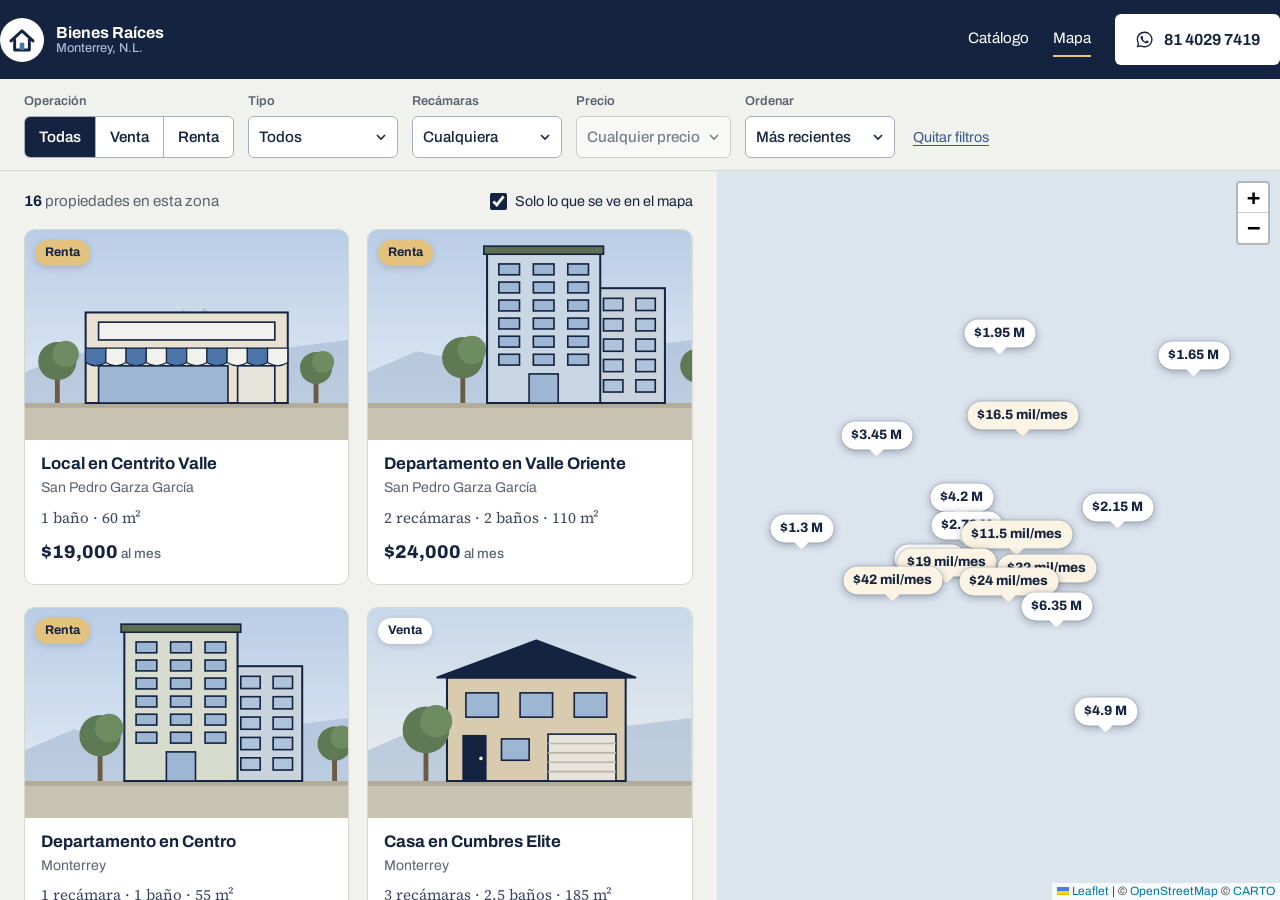
==== index.html @ c36c285b "Sitio de bienes raíces con mapa de precios y catálogo Co-Authored-By: Claude Opus 5.5 <noreply@anthr" ====
<!doctype html>
<html lang="es-MX">
<head>
<meta charset="utf-8">
<meta name="viewport" content="width=device-width, initial-scale=1">
<title>Mapa de propiedades en Monterrey | Bienes Raíces Monterrey</title>
<meta name="description" content="Vea en el mapa las casas, departamentos, terrenos y locales en venta y renta en Monterrey, con su precio.">
<meta name="theme-color" content="#14233F">
<link rel="icon" href="data:image/svg+xml,%3Csvg xmlns=%22http://www.w3.org/2000/svg%22 viewBox=%220 0 48 48%22%3E%3Ccircle cx=%2224%22 cy=%2224%22 r=%2224%22 fill=%22%2314233F%22/%3E%3Cpath d=%22M12 25 24 14l12 11M16 23v12h16V23%22 fill=%22none%22 stroke=%22%23fff%22 stroke-width=%223.4%22 stroke-linejoin=%22round%22/%3E%3C/svg%3E">
<meta property="og:type" content="website">
<meta property="og:locale" content="es_MX">
<meta property="og:title" content="Mapa de propiedades en Monterrey · Bienes Raíces Monterrey">
<meta property="og:description" content="Casas, departamentos, terrenos y locales en el mapa, con su precio.">
<link rel="preconnect" href="https://fonts.googleapis.com">
<link rel="preconnect" href="https://fonts.gstatic.com" crossorigin>
<link href="https://fonts.googleapis.com/css2?family=Archivo:wdth,wght@100..125,400..800&family=Source+Serif+4:ital,opsz,wght@0,8..60,400..600;1,8..60,400&display=swap" rel="stylesheet">
<link rel="stylesheet" href="recursos/leaflet/leaflet.css">
<link rel="stylesheet" href="recursos/propiedades.css">
</head>
<body class="pagina-mapa">

<svg width="0" height="0" style="position:absolute" aria-hidden="true">
  <symbol id="wa" viewBox="0 0 24 24"><path fill="currentColor" d="M12.04 2C6.58 2 2.13 6.45 2.13 11.91c0 1.75.46 3.45 1.32 4.95L2.05 22l5.25-1.38a9.9 9.9 0 0 0 4.74 1.21h.01c5.46 0 9.91-4.45 9.91-9.91 0-2.65-1.03-5.14-2.9-7.01A9.82 9.82 0 0 0 12.04 2Zm0 18.15h-.01a8.23 8.23 0 0 1-4.2-1.15l-.3-.18-3.12.82.83-3.04-.2-.31a8.2 8.2 0 0 1-1.26-4.38c0-4.54 3.7-8.24 8.25-8.24 2.2 0 4.27.86 5.83 2.42a8.18 8.18 0 0 1 2.41 5.83c0 4.54-3.7 8.23-8.23 8.23Zm4.52-6.16c-.25-.12-1.47-.72-1.69-.81-.23-.08-.39-.12-.56.13-.17.25-.64.81-.78.97-.14.17-.29.19-.54.06-.25-.12-1.05-.39-1.99-1.23-.74-.66-1.23-1.47-1.38-1.72-.14-.25-.02-.38.11-.51.11-.11.25-.29.37-.43.13-.15.17-.25.25-.42.08-.17.04-.31-.02-.43-.06-.12-.56-1.34-.76-1.84-.2-.48-.41-.42-.56-.43h-.48a.92.92 0 0 0-.66.31c-.23.25-.87.85-.87 2.07 0 1.22.89 2.4 1.02 2.57.12.17 1.75 2.67 4.23 3.74.59.26 1.05.41 1.41.52.59.19 1.13.16 1.56.1.48-.07 1.47-.6 1.67-1.18.21-.58.21-1.07.14-1.18-.06-.1-.22-.16-.47-.28Z"/></symbol>
</svg>

<header class="cabecera">
  <div class="contenedor barra" style="max-width:none">
    <a class="marca" href="index.html" aria-label="Bienes Raíces Monterrey, inicio">
      <svg class="logo-casa" viewBox="0 0 48 48" aria-hidden="true"><circle cx="24" cy="24" r="24" fill="#fff"/><path d="M12 25 24 14l12 11" fill="none" stroke="#14233F" stroke-width="3.2" stroke-linecap="round" stroke-linejoin="round"/><path d="M16 23v12h16V23" fill="none" stroke="#14233F" stroke-width="3.2" stroke-linejoin="round"/><rect x="21.5" y="27" width="5" height="8" fill="#4C74A8"/></svg>
      <span>Bienes Raíces<small>Monterrey, N.L.</small></span>
    </a>
    <nav aria-label="Principal">
      <a href="catalogo.html" data-conservar-filtros>Catálogo</a>
      <a href="index.html" aria-current="page">Mapa</a>
      <a class="boton claro" href="https://wa.me/528140297419" target="_blank" rel="noopener"><svg aria-hidden="true"><use href="#wa"/></svg><span>81 4029 7419</span></a>
    </nav>
  </div>
</header>

<div class="barra-filtros">
  <div class="contenedor">
    <form class="filtros" id="filtros" aria-label="Filtrar propiedades">
      <fieldset>
        <legend>Operación</legend>
        <div class="segmentos">
          <label><input type="radio" name="operacion" value="" checked>Todas</label>
          <label><input type="radio" name="operacion" value="venta">Venta</label>
          <label><input type="radio" name="operacion" value="renta">Renta</label>
        </div>
      </fieldset>
      <label>Tipo
        <select name="tipo">
          <option value="">Todos</option>
          <option>Casa</option><option>Departamento</option><option>Terreno</option><option>Local</option>
        </select>
      </label>
      <label>Recámaras
        <select name="recamaras">
          <option value="">Cualquiera</option>
          <option value="1">1 o más</option><option value="2">2 o más</option><option value="3">3 o más</option><option value="4">4 o más</option>
        </select>
      </label>
      <label>Precio
        <select name="precio"></select>
      </label>
      <label>Ordenar
        <select name="orden" data-defecto="recientes">
          <option value="recientes">Más recientes</option>
          <option value="precio-asc">Menor precio</option>
          <option value="precio-desc">Mayor precio</option>
          <option value="tamano">Más grandes</option>
        </select>
      </label>
      <button class="limpiar" type="reset">Quitar filtros</button>
    </form>
  </div>
</div>

<div class="vista" id="vista">
  <section class="listado" aria-label="Propiedades en la zona del mapa">
    <div class="encabezado-lista">
      <p class="conteo" id="conteo" aria-live="polite"></p>
      <label class="solo-zona"><input type="checkbox" id="solo-zona" checked>Solo lo que se ve en el mapa</label>
    </div>
    <div class="rejilla" id="rejilla"></div>
    <p class="aviso-demo">Catálogo de demostración: las propiedades son de ejemplo.</p>
  </section>
  <div id="mapa" role="region" aria-label="Mapa de propiedades"></div>
  <button class="boton cambiar-vista" id="cambiar-vista" type="button" aria-controls="vista">
    <svg viewBox="0 0 24 24" aria-hidden="true"><path fill="none" stroke="currentColor" stroke-width="2" stroke-linejoin="round" d="M9 4 3 6v14l6-2 6 2 6-2V4l-6 2-6-2Zm0 0v14m6-12v14"/></svg><span>Ver mapa</span>
  </button>
</div>

<script src="recursos/leaflet/leaflet.js"></script>
<script src="recursos/propiedades-datos.js"></script>
<script src="recursos/propiedades.js"></script>
<script>
(function(){
  const P = window.Propiedades;
  const form = document.getElementById('filtros');
  const rejilla = document.getElementById('rejilla');
  const conteo = document.getElementById('conteo');
  const soloZona = document.getElementById('solo-zona');
  const vista = document.getElementById('vista');

  // Mapa centrado en Monterrey. Mapa base gratuito de OpenStreetMap (estilo CARTO).
  const mapa = L.map('mapa', {zoomControl:false, scrollWheelZoom:true}).setView([25.68, -100.32], 11);
  L.control.zoom({position:'topright'}).addTo(mapa);
  L.tileLayer('https://{s}.basemaps.cartocdn.com/rastertiles/voyager/{z}/{x}/{y}{r}.png', {
    maxZoom: 19, subdomains: 'abcd',
    attribution: '&copy; <a href="https://www.openstreetmap.org/copyright">OpenStreetMap</a> &copy; <a href="https://carto.com/attributions">CARTO</a>'
  }).addTo(mapa);

  // Una etiqueta con el precio por propiedad
  const marcas = new Map();
  P.lista.forEach(p => {
    const icono = L.divIcon({className:'pin ' + p.operacion, html:`<span>${P.escapar(P.precioCorto(p))}</span>`, iconSize:[0,0]});
    const m = L.marker([p.lat, p.lng], {icon:icono, title:P.titulo(p) + ', ' + P.precioLargo(p), riseOnHover:true});
    m.bindPopup(`<button class="globo" type="button" data-abrir="${P.escapar(p.clave)}">
        <div class="tarjeta-img">${P.imagen(p)}</div>
        <div class="texto"><b>${P.escapar(P.titulo(p))}</b><small>${P.escapar(P.resumen(p))}</small><strong>${P.escapar(P.precioLargo(p))}</strong></div>
      </button>`, {offset:[0,-30], closeButton:true, autoPanPadding:[30,30]});
    m.on('mouseover', () => resaltar(p.clave, true));
    m.on('mouseout', () => resaltar(p.clave, false));
    marcas.set(p.clave, m);
  });

  function resaltar(clave, si){
    const m = marcas.get(clave);
    if (m && m._icon){ m._icon.classList.toggle('activo', si); m.setZIndexOffset(si ? 1000 : 0); }
    const t = rejilla.querySelector(`[data-clave="${CSS.escape(clave)}"]`);
    if (t) t.classList.toggle('activa', si);
  }

  let filtradas = [];
  function aplicarFiltros(ajustar){
    filtradas = P.filtrar(form);
    const visibles = new Set(filtradas.map(p => p.clave));
    marcas.forEach((m, clave) => {
      if (visibles.has(clave)) { if (!mapa.hasLayer(m)) m.addTo(mapa); }
      else mapa.removeLayer(m);
    });
    if (ajustar && filtradas.length){
      mapa.fitBounds(L.latLngBounds(filtradas.map(p => [p.lat, p.lng])), {padding:[50,50], maxZoom:14});
    }
    pintarLista();
  }

  function pintarLista(){
    const limites = mapa.getBounds();
    const r = soloZona.checked ? filtradas.filter(p => limites.contains([p.lat, p.lng])) : filtradas;
    const fuera = filtradas.length - r.length;
    conteo.innerHTML = (r.length === 1 ? '<b>1</b> propiedad' : `<b>${r.length}</b> propiedades`) +
      (soloZona.checked ? ' en esta zona' : '') + (fuera ? ` · ${fuera} fuera del mapa` : '');
    rejilla.innerHTML = r.length ? r.map(P.tarjeta).join('')
      : `<p class="vacio">${filtradas.length ? 'No hay propiedades en esta parte del mapa. Aleje el mapa o muévalo.' : 'No hay propiedades con esos filtros. Pruebe quitando alguno.'}</p>`;
  }

  function centrar(clave){
    const m = marcas.get(clave);
    if (!m) return;
    vista.classList.add('ver-mapa'); actualizarBoton();
    mapa.invalidateSize();
    if (!mapa.hasLayer(m)) m.addTo(mapa);
    mapa.flyTo(m.getLatLng(), Math.max(mapa.getZoom(), 15), {duration:.6});
    mapa.once('moveend', () => m.openPopup());
  }

  // Tarjetas: al pasar el cursor se resalta su precio en el mapa; al tocarlas se abre la ficha
  rejilla.addEventListener('mouseover', e => { const t = e.target.closest('.tarjeta'); if (t) resaltar(t.dataset.clave, true); });
  rejilla.addEventListener('mouseout', e => { const t = e.target.closest('.tarjeta'); if (t && !t.contains(e.relatedTarget)) resaltar(t.dataset.clave, false); });
  document.addEventListener('click', e => {
    const a = e.target.closest('[data-abrir]');
    if (a) { P.abrirFicha(a.dataset.abrir, {enMapa:true}); return; }
    const c = e.target.closest('[data-centrar]');
    if (c) centrar(c.dataset.centrar);
  });

  P.leerFiltros(form);
  form.addEventListener('change', e => {
    if (e.target.name === 'operacion') P.opcionesPrecio(form);
    P.guardarFiltros(form); aplicarFiltros(e.target.name !== 'orden');
  });
  form.addEventListener('reset', () => setTimeout(() => { P.opcionesPrecio(form); P.guardarFiltros(form); aplicarFiltros(true); }));
  soloZona.addEventListener('change', pintarLista);
  mapa.on('moveend', pintarLista);

  // Celular: un botón cambia entre la lista y el mapa
  const boton = document.getElementById('cambiar-vista');
  function actualizarBoton(){
    const enMapa = vista.classList.contains('ver-mapa');
    boton.querySelector('span').textContent = enMapa ? 'Ver lista' : 'Ver mapa';
  }
  boton.addEventListener('click', () => {
    vista.classList.toggle('ver-mapa'); actualizarBoton();
    mapa.invalidateSize();
  });

  P.guardarFiltros(form);
  aplicarFiltros(true);
  // Llegando desde el catálogo con "Ver en el mapa" (index.html#CF-101)
  if (location.hash) centrar(decodeURIComponent(location.hash.slice(1)));
})();
</script>
</body>
</html>
---- recursos/leaflet/leaflet.css ----
/* required styles */

.leaflet-pane,
.leaflet-tile,
.leaflet-marker-icon,
.leaflet-marker-shadow,
.leaflet-tile-container,
.leaflet-pane > svg,
.leaflet-pane > canvas,
.leaflet-zoom-box,
.leaflet-image-layer,
.leaflet-layer {
	position: absolute;
	left: 0;
	top: 0;
	}
.leaflet-container {
	overflow: hidden;
	}
.leaflet-tile,
.leaflet-marker-icon,
.leaflet-marker-shadow {
	-webkit-user-select: none;
	   -moz-user-select: none;
	        user-select: none;
	  -webkit-user-drag: none;
	}
/* Prevents IE11 from highlighting tiles in blue */
.leaflet-tile::selection {
	background: transparent;
}
/* Safari renders non-retina tile on retina better with this, but Chrome is worse */
.leaflet-safari .leaflet-tile {
	image-rendering: -webkit-optimize-contrast;
	}
/* hack that prevents hw layers "stretching" when loading new tiles */
.leaflet-safari .leaflet-tile-container {
	width: 1600px;
	height: 1600px;
	-webkit-transform-origin: 0 0;
	}
.leaflet-marker-icon,
.leaflet-marker-shadow {
	display: block;
	}
/* .leaflet-container svg: reset svg max-width decleration shipped in Joomla! (joomla.org) 3.x */
/* .leaflet-container img: map is broken in FF if you have max-width: 100% on tiles */
.leaflet-container .leaflet-overlay-pane svg {
	max-width: none !important;
	max-height: none !important;
	}
.leaflet-container .leaflet-marker-pane img,
.leaflet-container .leaflet-shadow-pane img,
.leaflet-container .leaflet-tile-pane img,
.leaflet-container img.leaflet-image-layer,
.leaflet-container .leaflet-tile {
	max-width: none !important;
	max-height: none !important;
	width: auto;
	padding: 0;
	}

.leaflet-container img.leaflet-tile {
	/* See: https://bugs.chromium.org/p/chromium/issues/detail?id=600120 */
	mix-blend-mode: plus-lighter;
}

.leaflet-container.leaflet-touch-zoom {
	-ms-touch-action: pan-x pan-y;
	touch-action: pan-x pan-y;
	}
.leaflet-container.leaflet-touch-drag {
	-ms-touch-action: pinch-zoom;
	/* Fallback for FF which doesn't support pinch-zoom */
	touch-action: none;
	touch-action: pinch-zoom;
}
.leaflet-container.leaflet-touch-drag.leaflet-touch-zoom {
	-ms-touch-action: none;
	touch-action: none;
}
.leaflet-container {
	-webkit-tap-highlight-color: transparent;
}
.leaflet-container a {
	-webkit-tap-highlight-color: rgba(51, 181, 229, 0.4);
}
.leaflet-tile {
	filter: inherit;
	visibility: hidden;
	}
.leaflet-tile-loaded {
	visibility: inherit;
	}
.leaflet-zoom-box {
	width: 0;
	height: 0;
	-moz-box-sizing: border-box;
	     box-sizing: border-box;
	z-index: 800;
	}
/* workaround for https://bugzilla.mozilla.org/show_bug.cgi?id=888319 */
.leaflet-overlay-pane svg {
	-moz-user-select: none;
	}

.leaflet-pane         { z-index: 400; }

.leaflet-tile-pane    { z-index: 200; }
.leaflet-overlay-pane { z-index: 400; }
.leaflet-shadow-pane  { z-index: 500; }
.leaflet-marker-pane  { z-index: 600; }
.leaflet-tooltip-pane   { z-index: 650; }
.leaflet-popup-pane   { z-index: 700; }

.leaflet-map-pane canvas { z-index: 100; }
.leaflet-map-pane svg    { z-index: 200; }

.leaflet-vml-shape {
	width: 1px;
	height: 1px;
	}
.lvml {
	behavior: url(#default#VML);
	display: inline-block;
	position: absolute;
	}


/* control positioning */

.leaflet-control {
	position: relative;
	z-index: 800;
	pointer-events: visiblePainted; /* IE 9-10 doesn't have auto */
	pointer-events: auto;
	}
.leaflet-top,
.leaflet-bottom {
	position: absolute;
	z-index: 1000;
	pointer-events: none;
	}
.leaflet-top {
	top: 0;
	}
.leaflet-right {
	right: 0;
	}
.leaflet-bottom {
	bottom: 0;
	}
.leaflet-left {
	left: 0;
	}
.leaflet-control {
	float: left;
	clear: both;
	}
.leaflet-right .leaflet-control {
	float: right;
	}
.leaflet-top .leaflet-control {
	margin-top: 10px;
	}
.leaflet-bottom .leaflet-control {
	margin-bottom: 10px;
	}
.leaflet-left .leaflet-control {
	margin-left: 10px;
	}
.leaflet-right .leaflet-control {
	margin-right: 10px;
	}


/* zoom and fade animations */

.leaflet-fade-anim .leaflet-popup {
	opacity: 0;
	-webkit-transition: opacity 0.2s linear;
	   -moz-transition: opacity 0.2s linear;
	        transition: opacity 0.2s linear;
	}
.leaflet-fade-anim .leaflet-map-pane .leaflet-popup {
	opacity: 1;
	}
.leaflet-zoom-animated {
	-webkit-transform-origin: 0 0;
	    -ms-transform-origin: 0 0;
	        transform-origin: 0 0;
	}
svg.leaflet-zoom-animated {
	will-change: transform;
}

.leaflet-zoom-anim .leaflet-zoom-animated {
	-webkit-transition: -webkit-transform 0.25s cubic-bezier(0,0,0.25,1);
	   -moz-transition:    -moz-transform 0.25s cubic-bezier(0,0,0.25,1);
	        transition:         transform 0.25s cubic-bezier(0,0,0.25,1);
	}
.leaflet-zoom-anim .leaflet-tile,
.leaflet-pan-anim .leaflet-tile {
	-webkit-transition: none;
	   -moz-transition: none;
	        transition: none;
	}

.leaflet-zoom-anim .leaflet-zoom-hide {
	visibility: hidden;
	}


/* cursors */

.leaflet-interactive {
	cursor: pointer;
	}
.leaflet-grab {
	cursor: -webkit-grab;
	cursor:    -moz-grab;
	cursor:         grab;
	}
.leaflet-crosshair,
.leaflet-crosshair .leaflet-interactive {
	cursor: crosshair;
	}
.leaflet-popup-pane,
.leaflet-control {
	cursor: auto;
	}
.leaflet-dragging .leaflet-grab,
.leaflet-dragging .leaflet-grab .leaflet-interactive,
.leaflet-dragging .leaflet-marker-draggable {
	cursor: move;
	cursor: -webkit-grabbing;
	cursor:    -moz-grabbing;
	cursor:         grabbing;
	}

/* marker & overlays interactivity */
.leaflet-marker-icon,
.leaflet-marker-shadow,
.leaflet-image-layer,
.leaflet-pane > svg path,
.leaflet-tile-container {
	pointer-events: none;
	}

.leaflet-marker-icon.leaflet-interactive,
.leaflet-image-layer.leaflet-interactive,
.leaflet-pane > svg path.leaflet-interactive,
svg.leaflet-image-layer.leaflet-interactive path {
	pointer-events: visiblePainted; /* IE 9-10 doesn't have auto */
	pointer-events: auto;
	}

/* visual tweaks */

.leaflet-container {
	background: #ddd;
	outline-offset: 1px;
	}
.leaflet-container a {
	color: #0078A8;
	}
.leaflet-zoom-box {
	border: 2px dotted #38f;
	background: rgba(255,255,255,0.5);
	}


/* general typography */
.leaflet-container {
	font-family: "Helvetica Neue", Arial, Helvetica, sans-serif;
	font-size: 12px;
	font-size: 0.75rem;
	line-height: 1.5;
	}


/* general toolbar styles */

.leaflet-bar {
	box-shadow: 0 1px 5px rgba(0,0,0,0.65);
	border-radius: 4px;
	}
.leaflet-bar a {
	background-color: #fff;
	border-bottom: 1px solid #ccc;
	width: 26px;
	height: 26px;
	line-height: 26px;
	display: block;
	text-align: center;
	text-decoration: none;
	color: black;
	}
.leaflet-bar a,
.leaflet-control-layers-toggle {
	background-position: 50% 50%;
	background-repeat: no-repeat;
	display: block;
	}
.leaflet-bar a:hover,
.leaflet-bar a:focus {
	background-color: #f4f4f4;
	}
.leaflet-bar a:first-child {
	border-top-left-radius: 4px;
	border-top-right-radius: 4px;
	}
.leaflet-bar a:last-child {
	border-bottom-left-radius: 4px;
	border-bottom-right-radius: 4px;
	border-bottom: none;
	}
.leaflet-bar a.leaflet-disabled {
	cursor: default;
	background-color: #f4f4f4;
	color: #bbb;
	}

.leaflet-touch .leaflet-bar a {
	width: 30px;
	height: 30px;
	line-height: 30px;
	}
.leaflet-touch .leaflet-bar a:first-child {
	border-top-left-radius: 2px;
	border-top-right-radius: 2px;
	}
.leaflet-touch .leaflet-bar a:last-child {
	border-bottom-left-radius: 2px;
	border-bottom-right-radius: 2px;
	}

/* zoom control */

.leaflet-control-zoom-in,
.leaflet-control-zoom-out {
	font: bold 18px 'Lucida Console', Monaco, monospace;
	text-indent: 1px;
	}

.leaflet-touch .leaflet-control-zoom-in, .leaflet-touch .leaflet-control-zoom-out  {
	font-size: 22px;
	}


/* layers control */

.leaflet-control-layers {
	box-shadow: 0 1px 5px rgba(0,0,0,0.4);
	background: #fff;
	border-radius: 5px;
	}
.leaflet-control-layers-toggle {
	background-image: url(images/layers.png);
	width: 36px;
	height: 36px;
	}
.leaflet-retina .leaflet-control-layers-toggle {
	background-image: url(images/layers-2x.png);
	background-size: 26px 26px;
	}
.leaflet-touch .leaflet-control-layers-toggle {
	width: 44px;
	height: 44px;
	}
.leaflet-control-layers .leaflet-control-layers-list,
.leaflet-control-layers-expanded .leaflet-control-layers-toggle {
	display: none;
	}
.leaflet-control-layers-expanded .leaflet-control-layers-list {
	display: block;
	position: relative;
	}
.leaflet-control-layers-expanded {
	padding: 6px 10px 6px 6px;
	color: #333;
	background: #fff;
	}
.leaflet-control-layers-scrollbar {
	overflow-y: scroll;
	overflow-x: hidden;
	padding-right: 5px;
	}
.leaflet-control-layers-selector {
	margin-top: 2px;
	position: relative;
	top: 1px;
	}
.leaflet-control-layers label {
	display: block;
	font-size: 13px;
	font-size: 1.08333em;
	}
.leaflet-control-layers-separator {
	height: 0;
	border-top: 1px solid #ddd;
	margin: 5px -10px 5px -6px;
	}

/* Default icon URLs */
.leaflet-default-icon-path { /* used only in path-guessing heuristic, see L.Icon.Default */
	background-image: url(images/marker-icon.png);
	}


/* attribution and scale controls */

.leaflet-container .leaflet-control-attribution {
	background: #fff;
	background: rgba(255, 255, 255, 0.8);
	margin: 0;
	}
.leaflet-control-attribution,
.leaflet-control-scale-line {
	padding: 0 5px;
	color: #333;
	line-height: 1.4;
	}
.leaflet-control-attribution a {
	text-decoration: none;
	}
.leaflet-control-attribution a:hover,
.leaflet-control-attribution a:focus {
	text-decoration: underline;
	}
.leaflet-attribution-flag {
	display: inline !important;
	vertical-align: baseline !important;
	width: 1em;
	height: 0.6669em;
	}
.leaflet-left .leaflet-control-scale {
	margin-left: 5px;
	}
.leaflet-bottom .leaflet-control-scale {
	margin-bottom: 5px;
	}
.leaflet-control-scale-line {
	border: 2px solid #777;
	border-top: none;
	line-height: 1.1;
	padding: 2px 5px 1px;
	white-space: nowrap;
	-moz-box-sizing: border-box;
	     box-sizing: border-box;
	background: rgba(255, 255, 255, 0.8);
	text-shadow: 1px 1px #fff;
	}
.leaflet-control-scale-line:not(:first-child) {
	border-top: 2px solid #777;
	border-bottom: none;
	margin-top: -2px;
	}
.leaflet-control-scale-line:not(:first-child):not(:last-child) {
	border-bottom: 2px solid #777;
	}

.leaflet-touch .leaflet-control-attribution,
.leaflet-touch .leaflet-control-layers,
.leaflet-touch .leaflet-bar {
	box-shadow: none;
	}
.leaflet-touch .leaflet-control-layers,
.leaflet-touch .leaflet-bar {
	border: 2px solid rgba(0,0,0,0.2);
	background-clip: padding-box;
	}


/* popup */

.leaflet-popup {
	position: absolute;
	text-align: center;
	margin-bottom: 20px;
	}
.leaflet-popup-content-wrapper {
	padding: 1px;
	text-align: left;
	border-radius: 12px;
	}
.leaflet-popup-content {
	margin: 13px 24px 13px 20px;
	line-height: 1.3;
	font-size: 13px;
	font-size: 1.08333em;
	min-height: 1px;
	}
.leaflet-popup-content p {
	margin: 17px 0;
	margin: 1.3em 0;
	}
.leaflet-popup-tip-container {
	width: 40px;
	height: 20px;
	position: absolute;
	left: 50%;
	margin-top: -1px;
	margin-left: -20px;
	overflow: hidden;
	pointer-events: none;
	}
.leaflet-popup-tip {
	width: 17px;
	height: 17px;
	padding: 1px;

	margin: -10px auto 0;
	pointer-events: auto;

	-webkit-transform: rotate(45deg);
	   -moz-transform: rotate(45deg);
	    -ms-transform: rotate(45deg);
	        transform: rotate(45deg);
	}
.leaflet-popup-content-wrapper,
.leaflet-popup-tip {
	background: white;
	color: #333;
	box-shadow: 0 3px 14px rgba(0,0,0,0.4);
	}
.leaflet-container a.leaflet-popup-close-button {
	position: absolute;
	top: 0;
	right: 0;
	border: none;
	text-align: center;
	width: 24px;
	height: 24px;
	font: 16px/24px Tahoma, Verdana, sans-serif;
	color: #757575;
	text-decoration: none;
	background: transparent;
	}
.leaflet-container a.leaflet-popup-close-button:hover,
.leaflet-container a.leaflet-popup-close-button:focus {
	color: #585858;
	}
.leaflet-popup-scrolled {
	overflow: auto;
	}

.leaflet-oldie .leaflet-popup-content-wrapper {
	-ms-zoom: 1;
	}
.leaflet-oldie .leaflet-popup-tip {
	width: 24px;
	margin: 0 auto;

	-ms-filter: "progid:DXImageTransform.Microsoft.Matrix(M11=0.70710678, M12=0.70710678, M21=-0.70710678, M22=0.70710678)";
	filter: progid:DXImageTransform.Microsoft.Matrix(M11=0.70710678, M12=0.70710678, M21=-0.70710678, M22=0.70710678);
	}

.leaflet-oldie .leaflet-control-zoom,
.leaflet-oldie .leaflet-control-layers,
.leaflet-oldie .leaflet-popup-content-wrapper,
.leaflet-oldie .leaflet-popup-tip {
	border: 1px solid #999;
	}


/* div icon */

.leaflet-div-icon {
	background: #fff;
	border: 1px solid #666;
	}


/* Tooltip */
/* Base styles for the element that has a tooltip */
.leaflet-tooltip {
	position: absolute;
	padding: 6px;
	background-color: #fff;
	border: 1px solid #fff;
	border-radius: 3px;
	color: #222;
	white-space: nowrap;
	-webkit-user-select: none;
	-moz-user-select: none;
	-ms-user-select: none;
	user-select: none;
	pointer-events: none;
	box-shadow: 0 1px 3px rgba(0,0,0,0.4);
	}
.leaflet-tooltip.leaflet-interactive {
	cursor: pointer;
	pointer-events: auto;
	}
.leaflet-tooltip-top:before,
.leaflet-tooltip-bottom:before,
.leaflet-tooltip-left:before,
.leaflet-tooltip-right:before {
	position: absolute;
	pointer-events: none;
	border: 6px solid transparent;
	background: transparent;
	content: "";
	}

/* Directions */

.leaflet-tooltip-bottom {
	margin-top: 6px;
}
.leaflet-tooltip-top {
	margin-top: -6px;
}
.leaflet-tooltip-bottom:before,
.leaflet-tooltip-top:before {
	left: 50%;
	margin-left: -6px;
	}
.leaflet-tooltip-top:before {
	bottom: 0;
	margin-bottom: -12px;
	border-top-color: #fff;
	}
.leaflet-tooltip-bottom:before {
	top: 0;
	margin-top: -12px;
	margin-left: -6px;
	border-bottom-color: #fff;
	}
.leaflet-tooltip-left {
	margin-left: -6px;
}
.leaflet-tooltip-right {
	margin-left: 6px;
}
.leaflet-tooltip-left:before,
.leaflet-tooltip-right:before {
	top: 50%;
	margin-top: -6px;
	}
.leaflet-tooltip-left:before {
	right: 0;
	margin-right: -12px;
	border-left-color: #fff;
	}
.leaflet-tooltip-right:before {
	left: 0;
	margin-left: -12px;
	border-right-color: #fff;
	}

/* Printing */

@media print {
	/* Prevent printers from removing background-images of controls. */
	.leaflet-control {
		-webkit-print-color-adjust: exact;
		print-color-adjust: exact;
		}
	}
---- recursos/propiedades.css ----
/* Estilos del catálogo y del mapa de propiedades.  */
:root{
  --tinta:#14233F; --acero:#4C74A8; --acero-osc:#36598A; --papel:#F1F2EE; --hoja:#FFFFFF;
  --manila:#E3C27E; --manila-osc:#CFA95E; --sello:#A8322B; --gris:#5B6270; --linea:#D5D8D0;
  --sans:"Archivo",system-ui,sans-serif; --serif:"Source Serif 4",Georgia,serif; --ancho:1280px;
}
*{box-sizing:border-box}
body{margin:0;background:var(--papel);color:var(--tinta);font-family:var(--serif);font-size:1.0625rem;line-height:1.6;-webkit-font-smoothing:antialiased}
img{max-width:100%;display:block}
a{color:var(--acero-osc)}
:focus-visible{outline:3px solid var(--acero);outline-offset:3px;border-radius:2px}
h1,h2,h3{font-family:var(--sans);font-stretch:125%;font-weight:800;line-height:1.05;letter-spacing:-.01em;margin:0}
p{margin:0 0 1em}
.contenedor{max-width:var(--ancho);margin:0 auto;padding:0 24px}

.boton{display:inline-flex;align-items:center;justify-content:center;gap:.6em;font-family:var(--sans);font-weight:650;font-size:1rem;text-decoration:none;
  background:var(--tinta);color:#fff;border:0;border-radius:6px;padding:.8em 1.25em;cursor:pointer;transition:background .15s}
.boton:hover{background:var(--acero-osc)}
.boton svg{width:1.2em;height:1.2em;flex:none}
.boton.claro{background:#fff;color:var(--tinta)}
.boton.claro:hover{background:#DCE6F3}
.boton.secundario{background:transparent;color:var(--tinta);box-shadow:inset 0 0 0 1.5px var(--tinta)}
.boton.secundario:hover{background:#E9EDF4}

/* Encabezado */
.cabecera{background:var(--tinta);color:#fff}
.barra{display:flex;align-items:center;justify-content:space-between;gap:16px;padding:14px 0}
.marca{display:flex;align-items:center;gap:12px;text-decoration:none;color:#fff}
.marca .logo-casa{width:44px;height:44px;flex:none}
.marca span{font-family:var(--sans);font-weight:700;font-size:1rem;line-height:1.1}
.marca small{display:block;font-weight:450;color:#AFC0DA;font-size:.8rem}
.barra nav{display:flex;align-items:center;gap:24px;font-family:var(--sans);font-size:.95rem}
.barra nav a:not(.boton){color:#fff;text-decoration:none;padding:4px 0;border-bottom:2px solid transparent}
.barra nav a:not(.boton):hover{border-color:#8EB0D8}
.barra nav a[aria-current="page"]{border-color:var(--manila)}

/* Título de la página y filtros */
.titular{padding:34px 0 18px}
.titular h1{font-size:clamp(2rem,4.4vw,3rem)}
.titular p{color:#2A3754;margin:10px 0 0;max-width:60ch}
.aviso-demo{display:inline-block;font-family:var(--sans);font-size:.85rem;background:#F3E6C6;color:#5B4A27;border:1px solid #D2B470;border-radius:4px;padding:3px 9px;margin-top:12px}

.filtros{display:flex;flex-wrap:wrap;align-items:end;gap:12px 14px;font-family:var(--sans)}
.filtros label{display:flex;flex-direction:column;gap:4px;font-size:.8rem;font-weight:600;color:var(--gris)}
.filtros select{font:inherit;font-size:.95rem;font-weight:500;color:var(--tinta);background:var(--hoja);border:1.5px solid #A9AFBA;border-radius:6px;padding:8px 30px 8px 10px;min-width:150px;
  appearance:none;background-image:url("data:image/svg+xml,%3Csvg xmlns='http://www.w3.org/2000/svg' viewBox='0 0 24 24'%3E%3Cpath fill='none' stroke='%2314233F' stroke-width='2.4' d='m6 9 6 6 6-6'/%3E%3C/svg%3E");
  background-repeat:no-repeat;background-position:right 8px center;background-size:16px;cursor:pointer}
.filtros select:disabled{opacity:.55;cursor:not-allowed}
.filtros select:focus{outline:none;border-color:var(--acero);box-shadow:0 0 0 3px #C9D7EC}
.segmentos{display:flex;border:1.5px solid #A9AFBA;border-radius:6px;overflow:hidden;background:var(--hoja)}
.segmentos input{position:absolute;opacity:0;pointer-events:none}
.segmentos label{flex-direction:row;font-size:.95rem;font-weight:550;color:var(--tinta);padding:8px 14px;cursor:pointer;border-left:1.5px solid #A9AFBA}
.segmentos label:first-of-type{border-left:0}
.segmentos label:has(input:checked){background:var(--tinta);color:#fff}
.segmentos label:has(input:focus-visible){outline:3px solid var(--acero);outline-offset:-3px}
.filtros fieldset{border:0;margin:0;padding:0;display:flex;flex-direction:column;gap:4px}
.filtros legend{font-size:.8rem;font-weight:600;color:var(--gris);padding:0;margin-bottom:4px}
.limpiar{font:inherit;font-size:.9rem;background:none;border:0;color:var(--acero-osc);text-decoration:underline;text-underline-offset:3px;cursor:pointer;padding:9px 4px}
.conteo{font-family:var(--sans);font-size:.95rem;color:var(--gris);margin:0}
.conteo b{color:var(--tinta)}

/* Tarjetas */
.rejilla{display:grid;grid-template-columns:repeat(auto-fill,minmax(270px,1fr));gap:28px 22px}
.tarjeta{position:relative;background:var(--hoja);border:1px solid var(--linea);border-radius:10px;overflow:hidden;transition:box-shadow .18s,transform .18s,border-color .18s}
.tarjeta:hover,.tarjeta.activa{box-shadow:0 18px 36px -22px rgba(10,22,45,.55);transform:translateY(-2px);border-color:#B9C3D2}
.tarjeta.activa{border-color:var(--acero)}
.tarjeta-abrir{position:absolute;inset:0;z-index:2;background:none;border:0;cursor:pointer;border-radius:10px}
.tarjeta-img{position:relative;aspect-ratio:400/260;background:#DCE4EE;overflow:hidden}
.tarjeta-img svg,.tarjeta-img img{width:100%;height:100%;object-fit:cover;display:block}
.etiqueta{position:absolute;left:10px;top:10px;font-family:var(--sans);font-size:.78rem;font-weight:700;background:#fff;color:var(--tinta);border-radius:999px;padding:3px 10px;box-shadow:0 2px 6px rgba(0,0,0,.15)}
.etiqueta.renta{background:var(--manila)}
.tarjeta-texto{padding:14px 16px 16px}
.tarjeta h3{font-family:var(--sans);font-stretch:100%;font-weight:700;font-size:1.05rem;line-height:1.25;letter-spacing:0}
.tarjeta .lugar{font-family:var(--sans);font-size:.88rem;color:var(--gris);margin:2px 0 6px}
.tarjeta .resumen{font-size:.95rem;color:#3A4560;margin:0 0 8px}
.tarjeta .precio{font-family:var(--sans);font-weight:800;font-size:1.15rem;margin:0}
.tarjeta .precio small{font-weight:500;font-size:.85rem;color:var(--gris)}
.vacio{font-family:var(--sans);color:var(--gris);background:var(--hoja);border:1.5px dashed #B9C0CC;border-radius:10px;padding:34px;text-align:center}

/* Ficha (ventana con el detalle) */
dialog.ficha{width:min(760px,calc(100% - 32px));max-height:calc(100% - 40px);padding:0;border:0;border-radius:12px;background:var(--hoja);color:var(--tinta);
  box-shadow:0 40px 80px -30px rgba(10,22,45,.7);overflow:auto}
dialog.ficha::backdrop{background:rgba(20,35,63,.55)}
.ficha-img{background:#DCE4EE;aspect-ratio:400/210;overflow:hidden}
.ficha-img svg,.ficha-img img{width:100%;height:100%;object-fit:cover;display:block}
.ficha-texto{padding:34px 32px 30px}
.ficha .lugar{font-family:var(--sans);font-size:.9rem;color:var(--gris);margin:0 0 6px}
.ficha h2{font-size:clamp(1.6rem,3vw,2.1rem);margin-bottom:10px}
.ficha .precio{font-family:var(--sans);font-weight:800;font-size:1.5rem;color:var(--acero-osc);margin:0 0 18px}
.datos{display:grid;grid-template-columns:repeat(2,1fr);gap:0 18px;margin:0 0 18px;font-family:var(--sans)}
.datos div{display:flex;justify-content:space-between;gap:10px;padding:8px 0;border-bottom:1px solid var(--linea);font-size:.92rem}
.datos dt{color:var(--gris)}
.datos dd{margin:0;font-weight:650}
.ficha-acciones{display:flex;flex-wrap:wrap;gap:10px;margin-top:6px}
.cerrar{position:absolute;right:12px;top:12px;z-index:3;width:40px;height:40px;border-radius:50%;border:0;background:#fff;color:var(--tinta);font-size:1.6rem;line-height:1;cursor:pointer;box-shadow:0 3px 10px rgba(0,0,0,.2)}
.cerrar:hover{background:#E9EDF4}

/* Pie */
.pie{background:var(--tinta);color:#9FB0CA;font-family:var(--sans);font-size:.88rem;padding:26px 0}
.pie .contenedor{display:flex;justify-content:space-between;gap:16px;flex-wrap:wrap}
.pie a{color:#fff}

/* Botón flotante de WhatsApp (móvil) */
.flotante{display:none}

/* ---------- Mapa ---------- */
.pagina-mapa{height:100vh;height:100dvh;display:flex;flex-direction:column;overflow:hidden}
.pagina-mapa .barra-filtros{border-bottom:1px solid var(--linea);background:var(--papel);padding:12px 0}
.pagina-mapa .barra-filtros .contenedor{max-width:none;display:flex;align-items:end;justify-content:space-between;gap:12px 24px;flex-wrap:wrap}
.pagina-mapa h1{font-size:1.5rem;font-stretch:115%}
.vista{flex:1;min-height:0;display:grid;grid-template-columns:minmax(380px,56%) 1fr}
.listado{overflow-y:auto;padding:18px 24px 40px}
.listado .encabezado-lista{display:flex;align-items:center;justify-content:space-between;gap:12px;flex-wrap:wrap;margin-bottom:16px}
.listado .rejilla{grid-template-columns:repeat(auto-fill,minmax(230px,1fr));gap:22px 18px}
.solo-zona{display:flex;align-items:center;gap:8px;font-family:var(--sans);font-size:.9rem;cursor:pointer}
.solo-zona input{accent-color:var(--tinta);width:17px;height:17px;margin:0}
#mapa{position:relative;height:100%;background:#DCE4EE}
.cambiar-vista{display:none}

/* Etiqueta de precio sobre el mapa */
.pin{background:none;border:0}
.pin span{position:absolute;left:0;top:0;transform:translate(-50%,-100%);white-space:nowrap;font-family:var(--sans);font-weight:750;font-size:.85rem;line-height:1;
  background:#fff;color:var(--tinta);border-radius:999px;padding:7px 10px;box-shadow:0 2px 8px rgba(10,22,45,.35),0 0 0 1px rgba(20,35,63,.12);
  transition:transform .15s,background .15s,color .15s;cursor:pointer}
.pin span::after{content:"";position:absolute;left:50%;bottom:-5px;width:10px;height:10px;background:inherit;transform:translateX(-50%) rotate(45deg);border-radius:0 0 2px 0;z-index:-1}
.pin.renta span{background:#FBF4E4}
.pin:hover span,.pin.activo span{background:var(--tinta);color:#fff;transform:translate(-50%,-100%) scale(1.08)}
.pin.activo{z-index:1000 !important}
.leaflet-popup-content-wrapper{border-radius:10px;padding:0;overflow:hidden}
.leaflet-popup-content{margin:0;width:250px !important}
.leaflet-container{font-family:var(--sans)}
.globo{display:block;width:100%;text-align:left;font:inherit;background:none;border:0;padding:0;cursor:pointer;color:var(--tinta)}
.globo .tarjeta-img{aspect-ratio:400/220}
.globo div.texto{padding:10px 12px 12px}
.globo b{display:block;font-size:.95rem;line-height:1.25}
.globo small{display:block;color:var(--gris);font-size:.8rem;margin:2px 0 4px}
.globo strong{font-size:1rem}
.leaflet-container a.leaflet-popup-close-button{background:#fff;border-radius:50%;width:26px;height:26px;right:6px;top:6px;font-size:18px;line-height:24px;color:var(--tinta);box-shadow:0 2px 6px rgba(0,0,0,.2)}

@media (max-width:900px){
  .barra nav a.ocultar-movil{display:none}
  .ficha-texto{padding:24px 20px 24px}

  .vista{grid-template-columns:1fr;position:relative}
  #mapa{position:absolute;inset:0;visibility:hidden}
  .vista.ver-mapa #mapa{visibility:visible}
  .vista.ver-mapa .listado{visibility:hidden}
  .listado{padding:16px 16px 90px}
  .cambiar-vista{display:inline-flex;position:fixed;left:50%;bottom:20px;transform:translateX(-50%);z-index:1200;border-radius:999px;box-shadow:0 10px 24px -8px rgba(0,0,0,.5);padding:.8em 1.4em}
}
@media (max-width:560px){
  .contenedor{padding:0 16px}
  .marca small{display:none}
  .barra nav{gap:16px}
  .barra .boton span{display:none}
  .barra .boton{padding:.7em}
  .filtros{gap:10px}
  .filtros label,.filtros fieldset{flex:1 1 140px}
  .filtros select{min-width:0;width:100%}
  .segmentos label{padding:8px 11px}
  .datos{grid-template-columns:1fr}
  .flotante{display:flex;position:fixed;right:16px;bottom:16px;z-index:10;width:56px;height:56px;border-radius:50%;background:#1E8E4F;color:#fff;align-items:center;justify-content:center;box-shadow:0 8px 20px -6px rgba(0,0,0,.4)}
  .flotante svg{width:28px;height:28px}
  /* En el mapa los filtros van en una sola fila que se desliza de lado, para dejarle espacio al mapa */
  .pagina-mapa .barra-filtros{padding:10px 0}
  .pagina-mapa .filtros{flex-wrap:nowrap;overflow-x:auto;padding-bottom:4px;scrollbar-width:none}
  .pagina-mapa .filtros label,.pagina-mapa .filtros fieldset{flex:none}
  .pagina-mapa .filtros select{width:auto;min-width:128px}
  .pagina-mapa .filtros legend,.pagina-mapa .filtros>label{font-size:.75rem}
}
@media (prefers-reduced-motion:reduce){
  .tarjeta,.pin span{transition:none}
  .tarjeta:hover,.tarjeta.activa{transform:none}
}
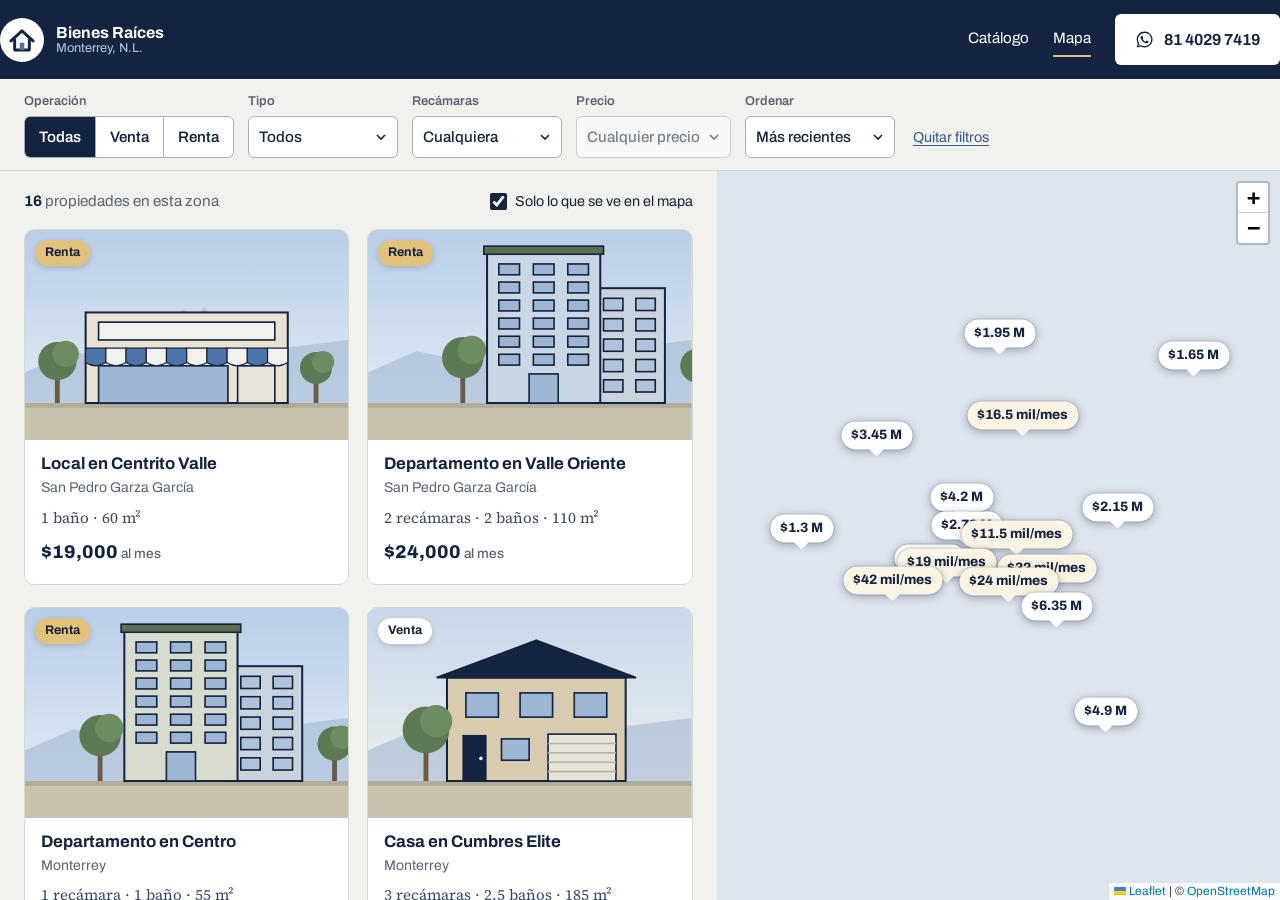
==== commit a5a045cc: "Mapa base de OpenStreetMap (CARTO ahora pide clave) y reencuadre al cambiar de tamaño Co-Authored-By" ====
--- a/index.html
+++ b/index.html
@@ -103,12 +103,12 @@
   const soloZona = document.getElementById('solo-zona');
   const vista = document.getElementById('vista');
 
-  // Mapa centrado en Monterrey. Mapa base gratuito de OpenStreetMap (estilo CARTO).
+  // Mapa centrado en Monterrey. Mapa base gratuito de OpenStreetMap.
   const mapa = L.map('mapa', {zoomControl:false, scrollWheelZoom:true}).setView([25.68, -100.32], 11);
   L.control.zoom({position:'topright'}).addTo(mapa);
-  L.tileLayer('https://{s}.basemaps.cartocdn.com/rastertiles/voyager/{z}/{x}/{y}{r}.png', {
-    maxZoom: 19, subdomains: 'abcd',
-    attribution: '&copy; <a href="https://www.openstreetmap.org/copyright">OpenStreetMap</a> &copy; <a href="https://carto.com/attributions">CARTO</a>'
+  L.tileLayer('https://tile.openstreetmap.org/{z}/{x}/{y}.png', {
+    maxZoom: 19,
+    attribution: '&copy; <a href="https://www.openstreetmap.org/copyright">OpenStreetMap</a>'
   }).addTo(mapa);
 
   // Una etiqueta con el precio por propiedad
@@ -198,6 +198,17 @@
 
   P.guardarFiltros(form);
   aplicarFiltros(true);
+
+  // Si el mapa cambia de tamaño (al cargar las letras, girar el celular, etc.), se vuelve a acomodar.
+  // Mientras la persona no haya movido el mapa, se reencuadran todas las propiedades.
+  let movidoPorPersona = false;
+  mapa.on('dragstart zoomstart', e => { if (e.hard !== false && !mapa._ajustando) movidoPorPersona = true; });
+  function reencuadrar(){
+    mapa.invalidateSize();
+    if (!movidoPorPersona && !location.hash){ mapa._ajustando = true; aplicarFiltros(true); mapa._ajustando = false; }
+  }
+  if ('ResizeObserver' in window) new ResizeObserver(reencuadrar).observe(document.getElementById('mapa'));
+  addEventListener('load', reencuadrar);
   // Llegando desde el catálogo con "Ver en el mapa" (index.html#CF-101)
   if (location.hash) centrar(decodeURIComponent(location.hash.slice(1)));
 })();
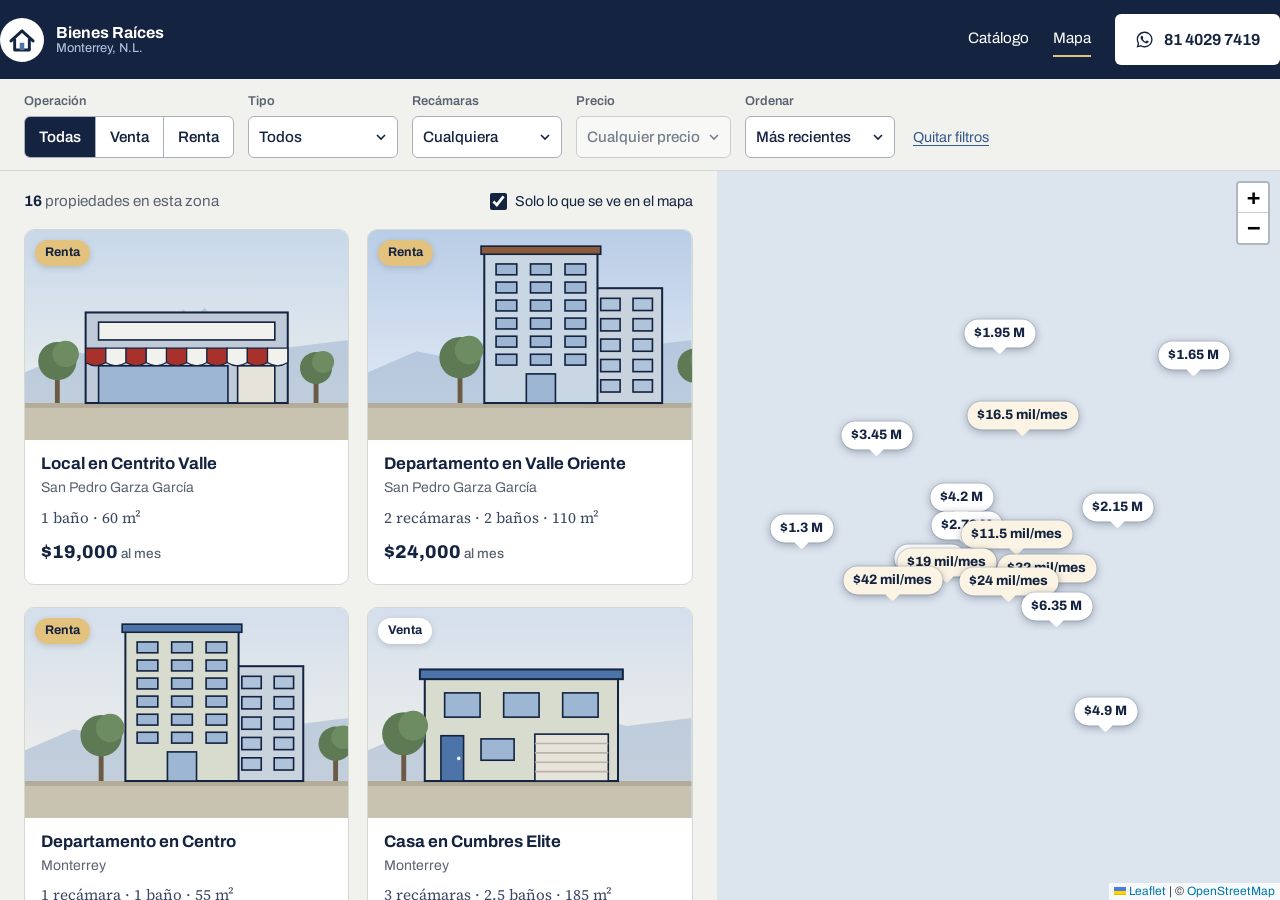
==== commit fae06abf: "Panel de administración con Supabase - admin.html: entrar con correo y contraseña, agregar, editar, " ====
--- a/index.html
+++ b/index.html
@@ -92,10 +92,12 @@
 </div>
 
 <script src="recursos/leaflet/leaflet.js"></script>
+<script src="recursos/config.js"></script>
+<script src="recursos/supabase/supabase.js"></script>
 <script src="recursos/propiedades-datos.js"></script>
 <script src="recursos/propiedades.js"></script>
 <script>
-(function(){
+window.Propiedades.cargar().then(function(){
   const P = window.Propiedades;
   const form = document.getElementById('filtros');
   const rejilla = document.getElementById('rejilla');
@@ -153,7 +155,7 @@
     conteo.innerHTML = (r.length === 1 ? '<b>1</b> propiedad' : `<b>${r.length}</b> propiedades`) +
       (soloZona.checked ? ' en esta zona' : '') + (fuera ? ` · ${fuera} fuera del mapa` : '');
     rejilla.innerHTML = r.length ? r.map(P.tarjeta).join('')
-      : `<p class="vacio">${filtradas.length ? 'No hay propiedades en esta parte del mapa. Aleje el mapa o muévalo.' : 'No hay propiedades con esos filtros. Pruebe quitando alguno.'}</p>`;
+      : `<p class="vacio">${P.error ? 'No se pudieron cargar las propiedades. Revise su conexión y recargue la página.' : filtradas.length ? 'No hay propiedades en esta parte del mapa. Aleje el mapa o muévalo.' : 'No hay propiedades con esos filtros. Pruebe quitando alguno.'}</p>`;
   }
 
   function centrar(clave){
@@ -209,9 +211,9 @@
   }
   if ('ResizeObserver' in window) new ResizeObserver(reencuadrar).observe(document.getElementById('mapa'));
   addEventListener('load', reencuadrar);
-  // Llegando desde el catálogo con "Ver en el mapa" (index.html#CF-101)
+  // Llegando desde el catálogo con "Ver en el mapa" (index.html#P-101)
   if (location.hash) centrar(decodeURIComponent(location.hash.slice(1)));
-})();
+});
 </script>
 </body>
 </html>
--- a/recursos/propiedades.css
+++ b/recursos/propiedades.css
@@ -172,3 +172,10 @@
   .tarjeta,.pin span{transition:none}
   .tarjeta:hover,.tarjeta.activa{transform:none}
 }
+
+/* Miniaturas de fotos en la ficha */
+.miniaturas{display:flex;gap:8px;padding:10px 12px;overflow-x:auto;background:#E9ECF0}
+.miniaturas button{flex:none;width:76px;height:54px;padding:0;border:2px solid transparent;border-radius:6px;overflow:hidden;cursor:pointer;background:none}
+.miniaturas button[aria-current]{border-color:var(--tinta)}
+.miniaturas img{width:100%;height:100%;object-fit:cover}
+[hidden]{display:none !important}
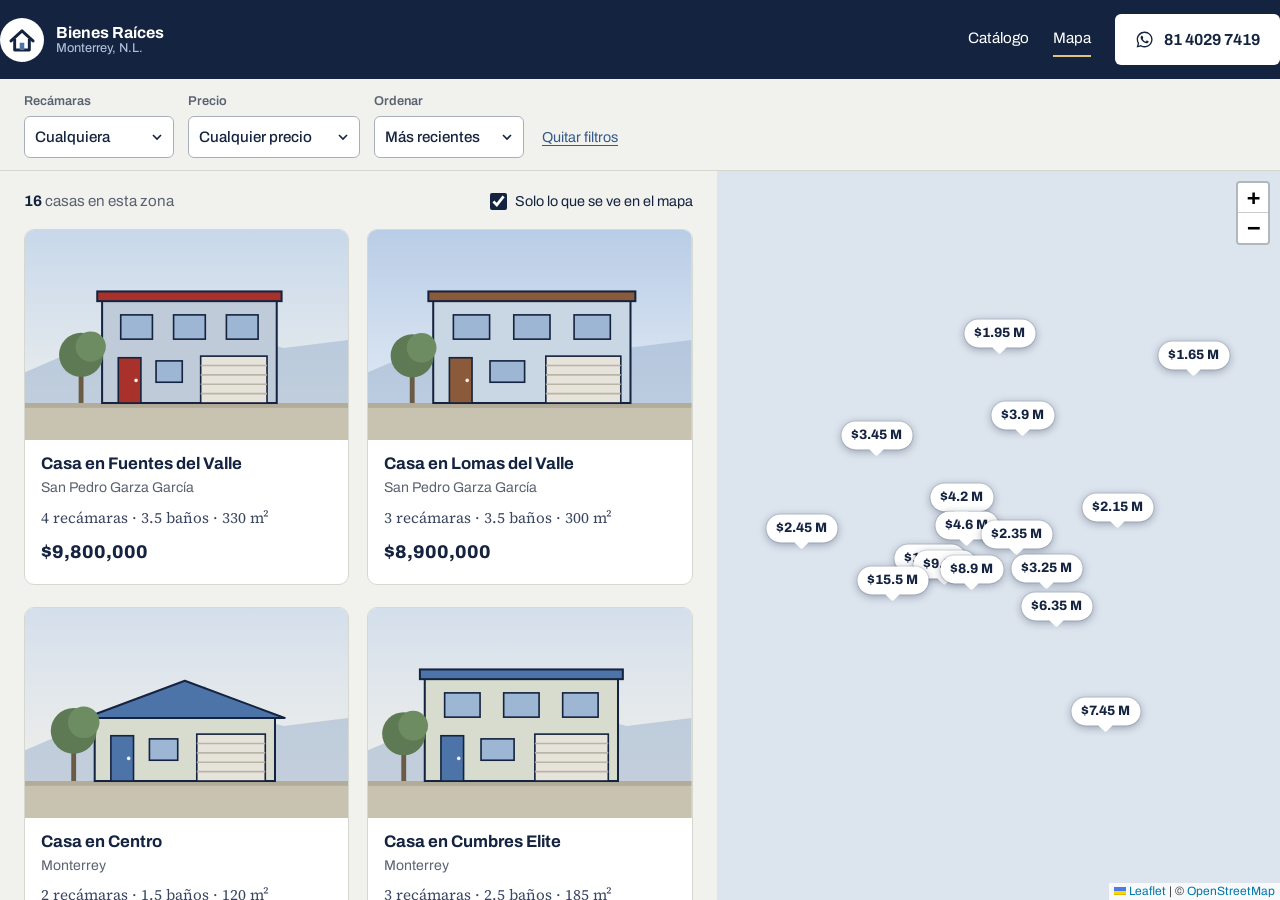
==== commit f1f89892: "Solo casas en venta: sin renta ni otros tipos Se quitan los filtros de operación y tipo, la etiqueta" ====
--- a/index.html
+++ b/index.html
@@ -3,14 +3,14 @@
 <head>
 <meta charset="utf-8">
 <meta name="viewport" content="width=device-width, initial-scale=1">
-<title>Mapa de propiedades en Monterrey | Bienes Raíces Monterrey</title>
-<meta name="description" content="Vea en el mapa las casas, departamentos, terrenos y locales en venta y renta en Monterrey, con su precio.">
+<title>Mapa de casas en venta en Monterrey | Bienes Raíces Monterrey</title>
+<meta name="description" content="Vea en el mapa las casas en venta en Monterrey y su área metropolitana, con su precio.">
 <meta name="theme-color" content="#14233F">
 <link rel="icon" href="data:image/svg+xml,%3Csvg xmlns=%22http://www.w3.org/2000/svg%22 viewBox=%220 0 48 48%22%3E%3Ccircle cx=%2224%22 cy=%2224%22 r=%2224%22 fill=%22%2314233F%22/%3E%3Cpath d=%22M12 25 24 14l12 11M16 23v12h16V23%22 fill=%22none%22 stroke=%22%23fff%22 stroke-width=%223.4%22 stroke-linejoin=%22round%22/%3E%3C/svg%3E">
 <meta property="og:type" content="website">
 <meta property="og:locale" content="es_MX">
 <meta property="og:title" content="Mapa de propiedades en Monterrey · Bienes Raíces Monterrey">
-<meta property="og:description" content="Casas, departamentos, terrenos y locales en el mapa, con su precio.">
+<meta property="og:description" content="Casas en venta en el mapa, con su precio.">
 <link rel="preconnect" href="https://fonts.googleapis.com">
 <link rel="preconnect" href="https://fonts.gstatic.com" crossorigin>
 <link href="https://fonts.googleapis.com/css2?family=Archivo:wdth,wght@100..125,400..800&family=Source+Serif+4:ital,opsz,wght@0,8..60,400..600;1,8..60,400&display=swap" rel="stylesheet">
@@ -40,20 +40,6 @@
 <div class="barra-filtros">
   <div class="contenedor">
     <form class="filtros" id="filtros" aria-label="Filtrar propiedades">
-      <fieldset>
-        <legend>Operación</legend>
-        <div class="segmentos">
-          <label><input type="radio" name="operacion" value="" checked>Todas</label>
-          <label><input type="radio" name="operacion" value="venta">Venta</label>
-          <label><input type="radio" name="operacion" value="renta">Renta</label>
-        </div>
-      </fieldset>
-      <label>Tipo
-        <select name="tipo">
-          <option value="">Todos</option>
-          <option>Casa</option><option>Departamento</option><option>Terreno</option><option>Local</option>
-        </select>
-      </label>
       <label>Recámaras
         <select name="recamaras">
           <option value="">Cualquiera</option>
@@ -83,7 +69,7 @@
       <label class="solo-zona"><input type="checkbox" id="solo-zona" checked>Solo lo que se ve en el mapa</label>
     </div>
     <div class="rejilla" id="rejilla"></div>
-    <p class="aviso-demo">Catálogo de demostración: las propiedades son de ejemplo.</p>
+    <p class="aviso-demo">Catálogo de demostración: las casas son de ejemplo.</p>
   </section>
   <div id="mapa" role="region" aria-label="Mapa de propiedades"></div>
   <button class="boton cambiar-vista" id="cambiar-vista" type="button" aria-controls="vista">
@@ -152,10 +138,10 @@
     const limites = mapa.getBounds();
     const r = soloZona.checked ? filtradas.filter(p => limites.contains([p.lat, p.lng])) : filtradas;
     const fuera = filtradas.length - r.length;
-    conteo.innerHTML = (r.length === 1 ? '<b>1</b> propiedad' : `<b>${r.length}</b> propiedades`) +
+    conteo.innerHTML = (r.length === 1 ? '<b>1</b> casa' : `<b>${r.length}</b> casas`) +
       (soloZona.checked ? ' en esta zona' : '') + (fuera ? ` · ${fuera} fuera del mapa` : '');
     rejilla.innerHTML = r.length ? r.map(P.tarjeta).join('')
-      : `<p class="vacio">${P.error ? 'No se pudieron cargar las propiedades. Revise su conexión y recargue la página.' : filtradas.length ? 'No hay propiedades en esta parte del mapa. Aleje el mapa o muévalo.' : 'No hay propiedades con esos filtros. Pruebe quitando alguno.'}</p>`;
+      : `<p class="vacio">${P.error ? 'No se pudieron cargar las casas. Revise su conexión y recargue la página.' : filtradas.length ? 'No hay casas en esta parte del mapa. Aleje el mapa o muévalo.' : 'No hay casas con esos filtros. Pruebe quitando alguno.'}</p>`;
   }
 
   function centrar(clave){
@@ -180,7 +166,6 @@
 
   P.leerFiltros(form);
   form.addEventListener('change', e => {
-    if (e.target.name === 'operacion') P.opcionesPrecio(form);
     P.guardarFiltros(form); aplicarFiltros(e.target.name !== 'orden');
   });
   form.addEventListener('reset', () => setTimeout(() => { P.opcionesPrecio(form); P.guardarFiltros(form); aplicarFiltros(true); }));
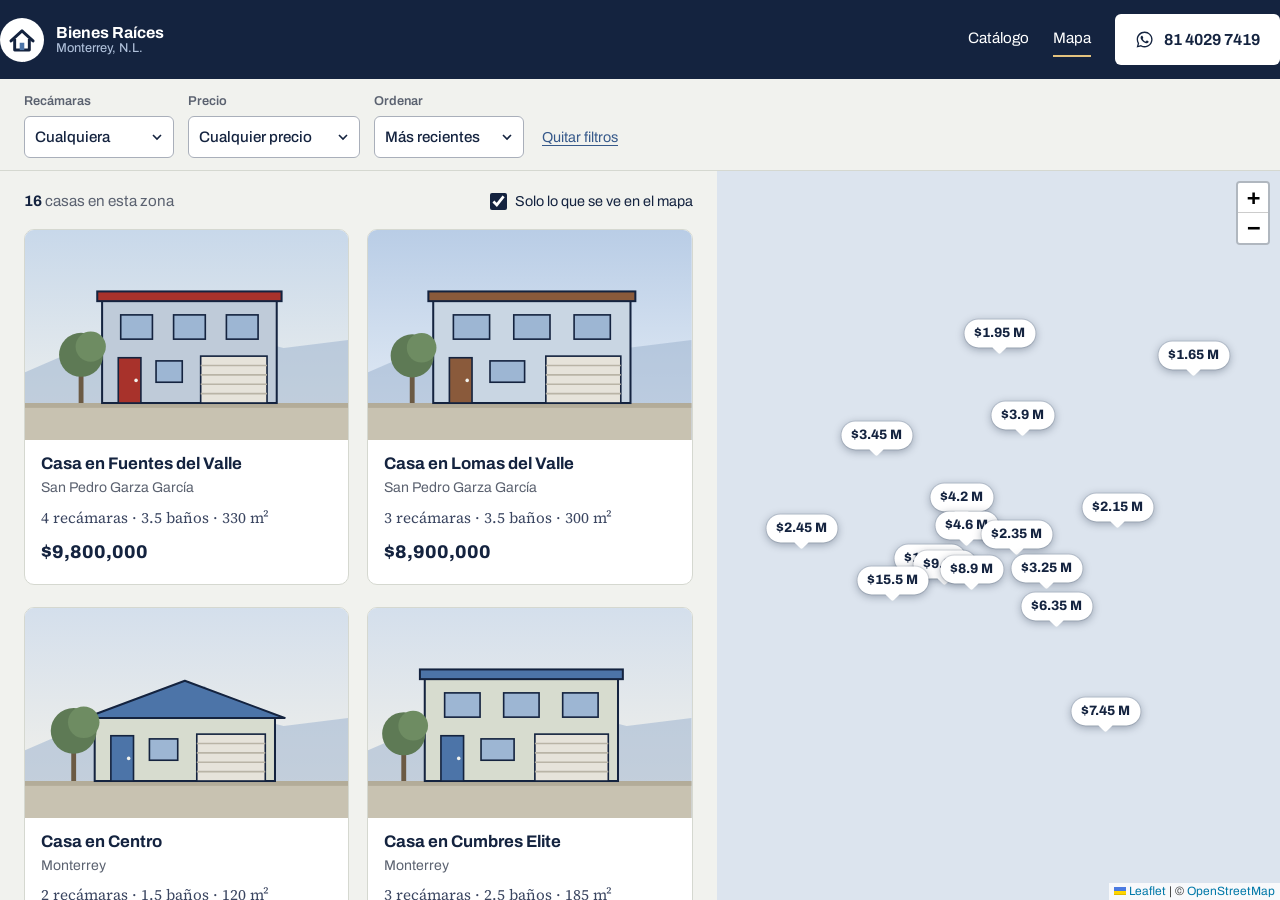
==== commit b4071c81: "Evitar que el navegador mezcle archivos viejos (versión en scripts y estilos) Co-Authored-By: Claude" ====
--- a/index.html
+++ b/index.html
@@ -15,7 +15,7 @@
 <link rel="preconnect" href="https://fonts.gstatic.com" crossorigin>
 <link href="https://fonts.googleapis.com/css2?family=Archivo:wdth,wght@100..125,400..800&family=Source+Serif+4:ital,opsz,wght@0,8..60,400..600;1,8..60,400&display=swap" rel="stylesheet">
 <link rel="stylesheet" href="recursos/leaflet/leaflet.css">
-<link rel="stylesheet" href="recursos/propiedades.css">
+<link rel="stylesheet" href="recursos/propiedades.css?v=4">
 </head>
 <body class="pagina-mapa">
 
@@ -78,10 +78,10 @@
 </div>
 
 <script src="recursos/leaflet/leaflet.js"></script>
-<script src="recursos/config.js"></script>
+<script src="recursos/config.js?v=4"></script>
 <script src="recursos/supabase/supabase.js"></script>
-<script src="recursos/propiedades-datos.js"></script>
-<script src="recursos/propiedades.js"></script>
+<script src="recursos/propiedades-datos.js?v=4"></script>
+<script src="recursos/propiedades.js?v=4"></script>
 <script>
 window.Propiedades.cargar().then(function(){
   const P = window.Propiedades;
